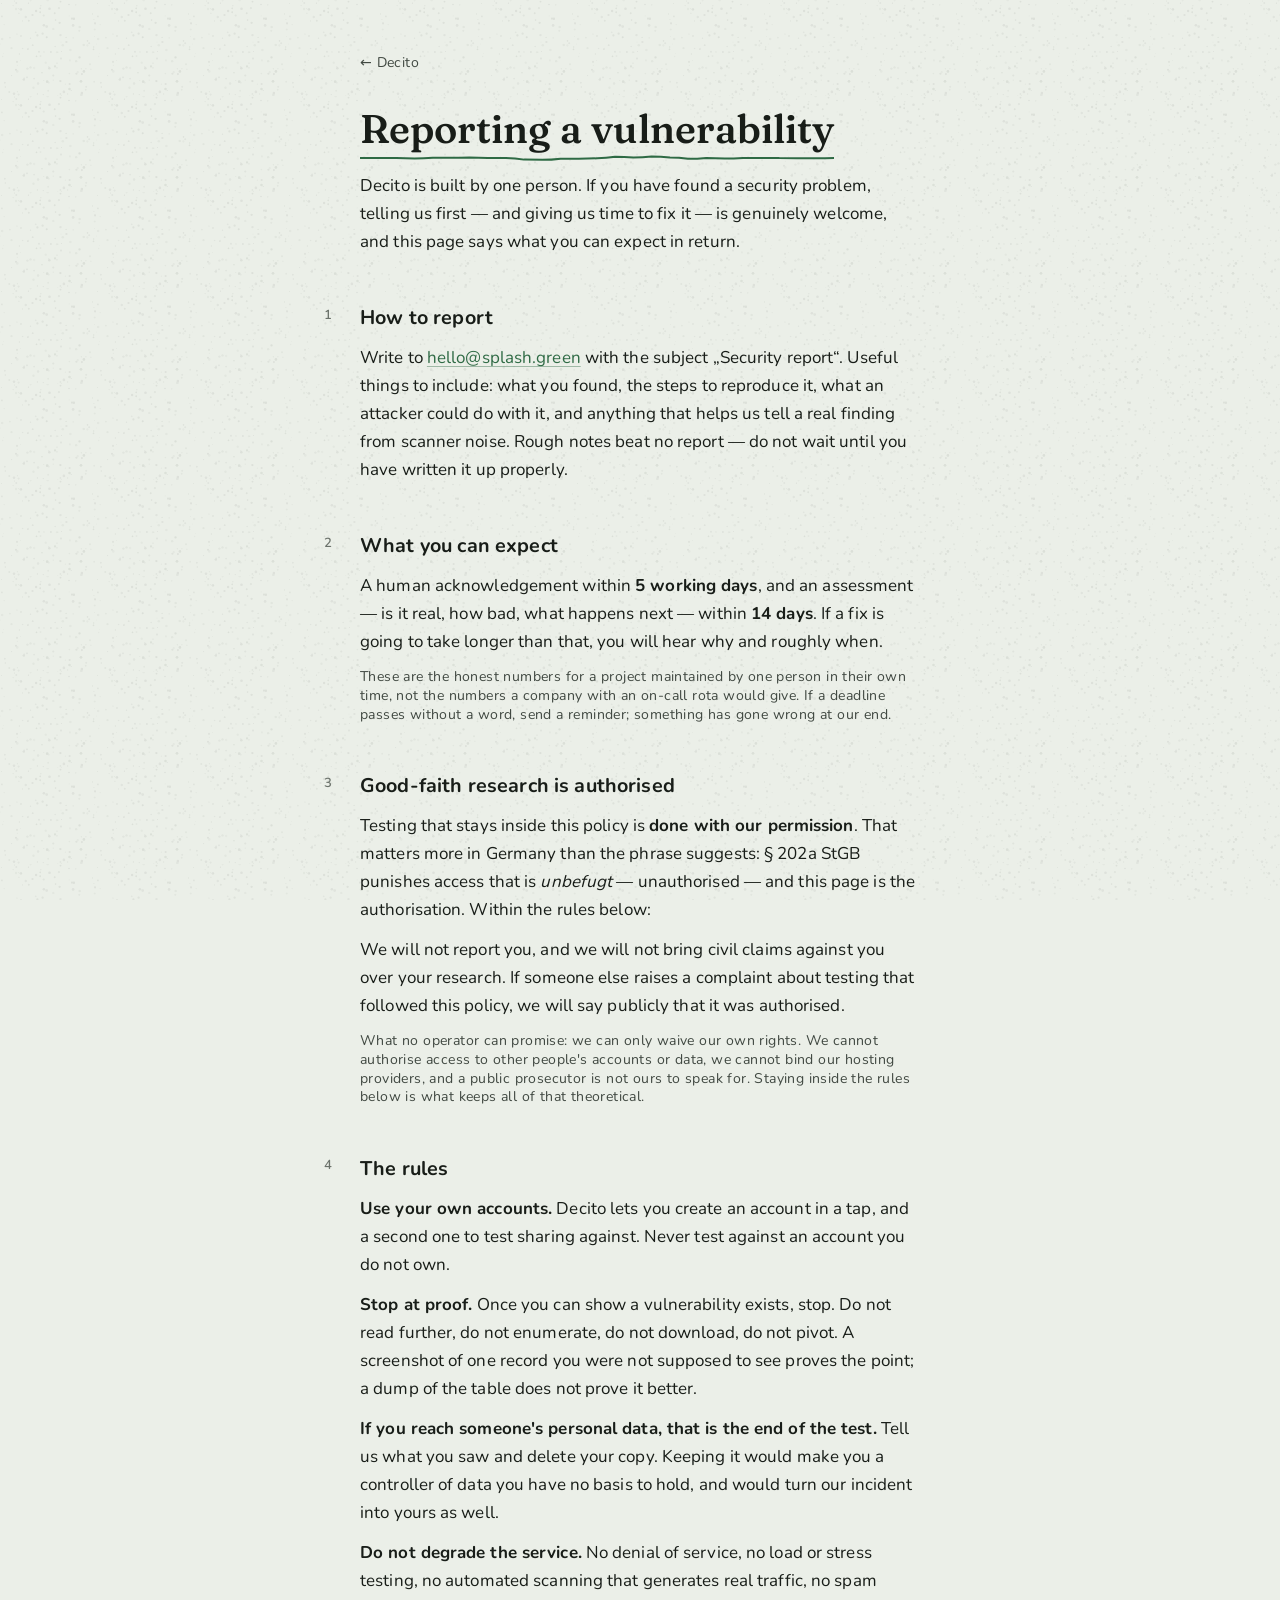
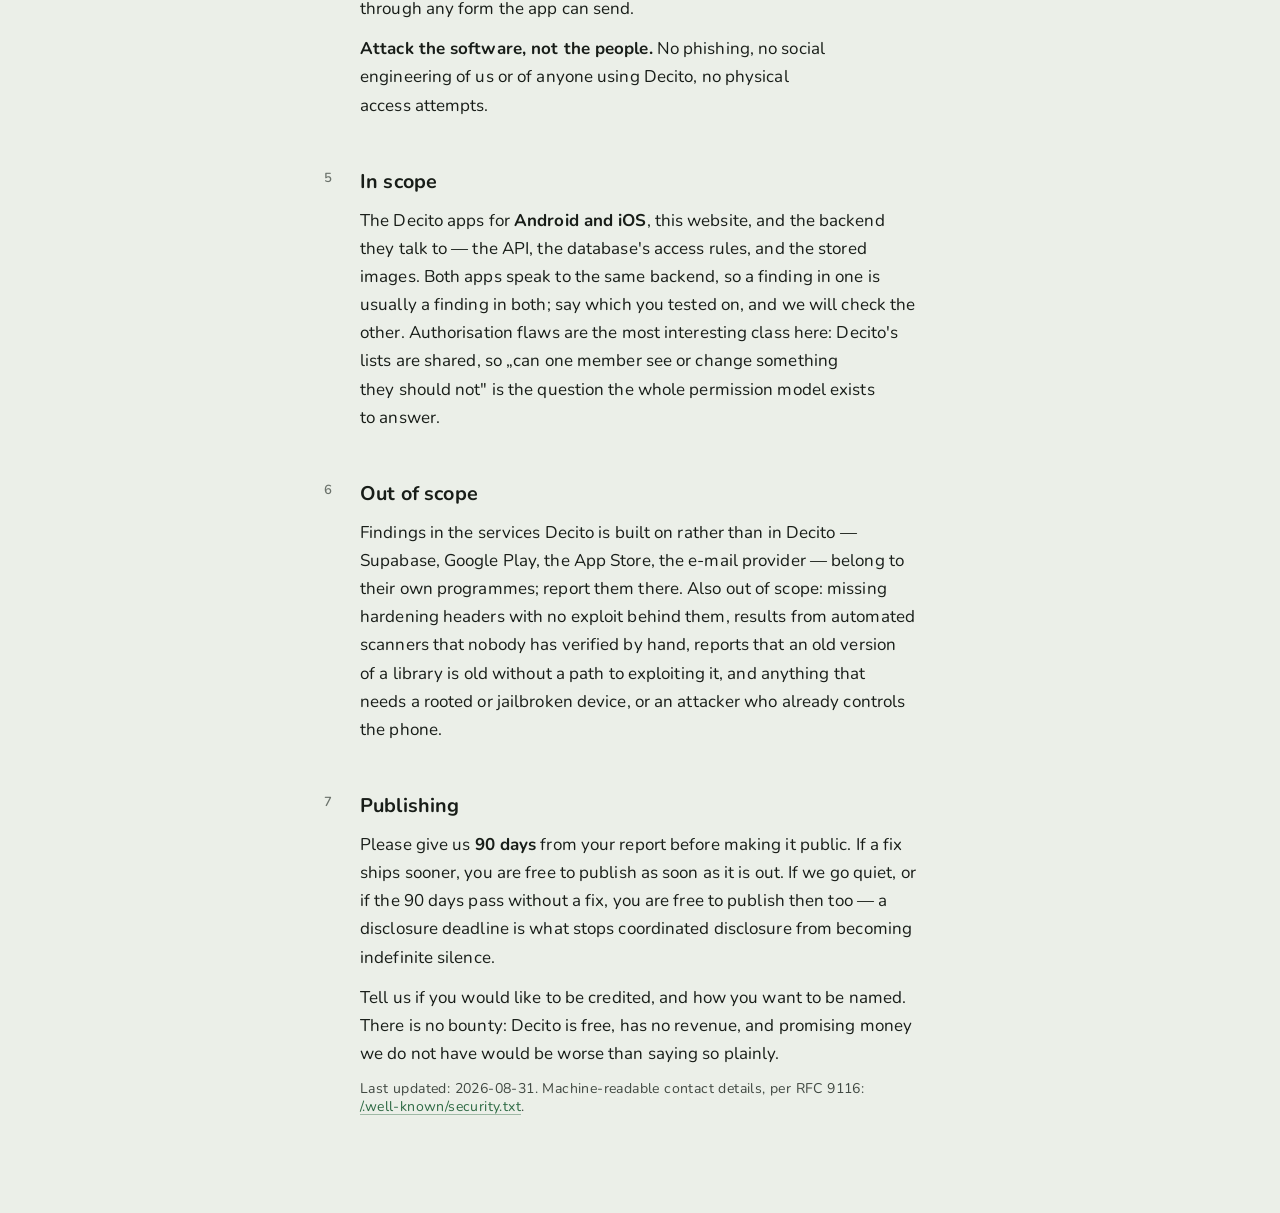
==== security/index.html @ baf7eb15 "feat(legal): authorise good-faith security research in advance Someone will eventually find a securi" ====
<!doctype html>
<!-- adr-0306 -->
<html lang="en">
  <head>
    <meta charset="utf-8" />
    <meta name="viewport" content="width=device-width, initial-scale=1" />
    <meta name="robots" content="noindex, nofollow" />
    <meta
      name="description"
      content="How to report a security vulnerability in Decito, and what happens next."
    />
    <title>Security – Decito</title>
    <link rel="stylesheet" href="../style.css" />
  </head>
  <body>
    <main>
      <a class="back" href="../">← Decito</a>
      <h1>Reporting a vulnerability</h1>

      <p>
        Decito is built by one person. If you have found a security problem,
        telling us first — and giving us time to fix it — is genuinely welcome,
        and this page says what you can expect in return.
      </p>

      <div class="doc">
        <h2>How to report</h2>
        <p>
          Write to
          <a
            href="mailto:hello@splash.green?subject=Security%20report%20(Decito)"
            >hello@splash.green</a
          >
          with the subject „Security report“. Useful things to include: what you
          found, the steps to reproduce it, what an attacker could do with it,
          and anything that helps us tell a real finding from scanner noise.
          Rough notes beat no report — do not wait until you have written it up
          properly.
        </p>

        <h2>What you can expect</h2>
        <p>
          A human acknowledgement within <strong>5 working days</strong>, and an
          assessment — is it real, how bad, what happens next — within
          <strong>14 days</strong>. If a fix is going to take longer than that,
          you will hear why and roughly when.
        </p>
        <p class="meta">
          These are the honest numbers for a project maintained by one person in
          their own time, not the numbers a company with an on-call rota would
          give. If a deadline passes without a word, send a reminder; something
          has gone wrong at our end.
        </p>

        <h2>Good-faith research is authorised</h2>
        <p>
          Testing that stays inside this policy is
          <strong>done with our permission</strong>. That matters more in
          Germany than the phrase suggests: § 202a StGB punishes access that is
          <em>unbefugt</em> — unauthorised — and this page is the authorisation.
          Within the rules below:
        </p>
        <p>
          We will not report you, and we will not bring civil claims against you
          over your research. If someone else raises a complaint about testing
          that followed this policy, we will say publicly that it was
          authorised.
        </p>
        <p class="meta">
          What no operator can promise: we can only waive our own rights. We
          cannot authorise access to other people's accounts or data, we cannot
          bind our hosting providers, and a public prosecutor is not ours to
          speak for. Staying inside the rules below is what keeps all of that
          theoretical.
        </p>

        <h2>The rules</h2>
        <p>
          <strong>Use your own accounts.</strong> Decito lets you create an
          account in a tap, and a second one to test sharing against. Never test
          against an account you do not own.
        </p>
        <p>
          <strong>Stop at proof.</strong> Once you can show a vulnerability
          exists, stop. Do not read further, do not enumerate, do not download,
          do not pivot. A screenshot of one record you were not supposed to see
          proves the point; a dump of the table does not prove it better.
        </p>
        <p>
          <strong
            >If you reach someone's personal data, that is the end of the
            test.</strong
          >
          Tell us what you saw and delete your copy. Keeping it would make you a
          controller of data you have no basis to hold, and would turn our
          incident into yours as well.
        </p>
        <p>
          <strong>Do not degrade the service.</strong> No denial of service, no
          load or stress testing, no automated scanning that generates real
          traffic, no spam through any form the app can send.
        </p>
        <p>
          <strong>Attack the software, not the people.</strong> No phishing, no
          social engineering of us or of anyone using Decito, no physical access
          attempts.
        </p>

        <h2>In scope</h2>
        <p>
          The Decito apps for <strong>Android and iOS</strong>, this website,
          and the backend they talk to — the API, the database's access rules,
          and the stored images. Both apps speak to the same backend, so a
          finding in one is usually a finding in both; say which you tested on,
          and we will check the other. Authorisation flaws are the most
          interesting class here: Decito's lists are shared, so „can one member
          see or change something they should not" is the question the whole
          permission model exists to answer.
        </p>

        <h2>Out of scope</h2>
        <p>
          Findings in the services Decito is built on rather than in Decito —
          Supabase, Google Play, the App Store, the e-mail provider — belong to
          their own programmes; report them there. Also out of scope: missing
          hardening headers with no exploit behind them, results from automated
          scanners that nobody has verified by hand, reports that an old version
          of a library is old without a path to exploiting it, and anything that
          needs a rooted or jailbroken device, or an attacker who already
          controls the phone.
        </p>

        <h2>Publishing</h2>
        <p>
          Please give us <strong>90 days</strong> from your report before making
          it public. If a fix ships sooner, you are free to publish as soon as
          it is out. If we go quiet, or if the 90 days pass without a fix, you
          are free to publish then too — a disclosure deadline is what stops
          coordinated disclosure from becoming indefinite silence.
        </p>
        <p>
          Tell us if you would like to be credited, and how you want to be
          named. There is no bounty: Decito is free, has no revenue, and
          promising money we do not have would be worse than saying so plainly.
        </p>

        <p class="meta">
          Last updated: 2026-08-31. Machine-readable contact details, per RFC
          9116:
          <a href="../.well-known/security.txt">/.well-known/security.txt</a>.
        </p>
      </div>
    </main>
  </body>
</html>
---- style.css ----
/* Decito's public pages — the app's own Ink & Paper, copied.
 * The brief and the named rules are in DESIGN.md; what stays here is why a
 * given declaration is the way it is. Everything is served from this origin:
 * a privacy policy that fetches a font in order to render would be its own
 * punchline.
 */

@font-face {
  font-family: "Nunito";
  src: url("fonts/Nunito.ttf") format("truetype-variations");
  font-weight: 200 1000;
  font-display: swap;
}
@font-face {
  font-family: "Fraunces";
  src: url("fonts/Fraunces.ttf") format("truetype-variations");
  font-weight: 100 900;
  font-display: swap;
}

:root {
  color-scheme: light dark;

  /* Sampled from the app. Do not hand-tune: re-sample. */
  --surface: #ebefe8;
  --container: #f0f5ed;
  --ink: #181d18;
  --meta: #414942;
  --primary: #2e6a44;
  --edge: #e1e6de;
  --grain-alpha: 0.07;
  --pen:
    url("data:image/svg+xml,<svg xmlns='http://www.w3.org/2000/svg' width='24' height='24' viewBox='0 0 24 24'><path d='M10.2 10.2 L20.4 20.4' stroke='%23181d18' stroke-width='3.4' stroke-linecap='round'/><path d='M3 3 L12.4 8.2 L8.2 12.4 Z' fill='%23181d18'/><path d='M3 3 L9.6 9.6' stroke='%23ebefe8' stroke-width='1.1' stroke-linecap='round'/></svg>")
      3 3,
    auto;

  /* The gap ladder is the app's, and it is hierarchical: the size of a gap
     says what the gap separates. The jump from 12 to 32 is the whole design —
     a section break near the within-section rhythm reads as more list. */
  --gap-within: 4px;
  --gap-related: 8px;
  --gap-detail: 12px;
  --gap-section: 32px;
  --gap-block: 48px;
  --page-padding: 20px;

  /* Content cap, as in the app: chrome may span the viewport, words stop here.
     At the body size below this lands at ~66ch — inside the 65–75 measure. */
  --measure: 600px;
}

@media (prefers-color-scheme: dark) {
  :root {
    --surface: #1e201b;
    --container: #272b25;
    --ink: #dde4dd;
    --meta: #bdc6be;
    --primary: #90cfa3;
    --edge: #464a44;
    --grain-alpha: 0.05;
    --pen:
      url("data:image/svg+xml,<svg xmlns='http://www.w3.org/2000/svg' width='24' height='24' viewBox='0 0 24 24'><path d='M10.2 10.2 L20.4 20.4' stroke='%23dde4dd' stroke-width='3.4' stroke-linecap='round'/><path d='M3 3 L12.4 8.2 L8.2 12.4 Z' fill='%23dde4dd'/><path d='M3 3 L9.6 9.6' stroke='%231e201b' stroke-width='1.1' stroke-linecap='round'/></svg>")
        3 3,
      auto;
  }
}

*,
*::before,
*::after {
  box-sizing: border-box;
}

html {
  -webkit-text-size-adjust: 100%;
}

body {
  margin: 0;
  background-color: var(--surface);
  color: var(--ink);
  font-family: "Nunito", system-ui, sans-serif;
  font-variation-settings: "wght" 400;
  font-size: 17px;
  line-height: 1.65;
  letter-spacing: 0.1px;

  /* German legal prose is built from compounds — Datenschutzerklärung,
     Anbieterkennzeichnung, Auftragsverarbeiter — and on a 320px screen several
     are wider than the column. Hyphenation is what the app's typography ladder
     cannot offer and the web can: `lang="de"` on <html> is what makes the
     dictionary the right one, so the two belong together. break-word is the
     backstop for what no dictionary breaks — a bare URL, an e-mail address. */
  hyphens: auto;
  -webkit-hyphenate-limit-before: 4;
  -webkit-hyphenate-limit-after: 4;
  hyphenate-limit-chars: 9 4 4;
  overflow-wrap: break-word;
}

/* The grain takes the colour of whatever it sits on, which is why one tile
   survives both brightnesses without a variant. Fixed, so the paper stays
   still while the words move over it. */
body::before {
  content: "";
  position: fixed;
  inset: 0;
  background-color: var(--ink);
  -webkit-mask: url("grain.svg") repeat 0 0 / 96px 96px;
  mask: url("grain.svg") repeat 0 0 / 96px 96px;
  opacity: var(--grain-alpha);
  pointer-events: none;
  z-index: 0;
}

main {
  position: relative;
  z-index: 1;
  max-width: var(--measure);
  margin: 0 auto;
  padding: var(--gap-block) var(--page-padding) 96px;
}

/* --- The typographic ladder ------------------------------------------------
 * Four of the app's eight rungs, retuned upward: a legal page is read, not
 * scanned in a dense list. Both fonts are variable with no static instances,
 * so every rung must name its own `wght` axis — naming a weight without one
 * renders at the file default: ExtraLight for the sans, Black for the serif.
 */

/* pageTitle — the serif marks where you are, and nowhere else on the page. */
h1 {
  margin: 0;
  font-family: "Fraunces", Georgia, serif;
  font-size: clamp(2rem, 1.6rem + 2vw, 2.5rem);
  font-weight: 400;
  font-variation-settings:
    "opsz" 32,
    "wght" 550,
    "SOFT" 50,
    "WONK" 0;
  line-height: 1.15;
  letter-spacing: 0;
  text-wrap: balance;
  hyphens: auto;
}

/* sectionTitle — a full step above body in both size and weight, so a
   boundary never blurs into the prose under it. */
h2 {
  margin: var(--gap-block) 0 var(--gap-detail);
  font-size: 1.235rem;
  font-weight: 400;
  font-variation-settings: "wght" 700;
  line-height: 1.4;
  letter-spacing: 0.15px;
  text-wrap: balance;
}

p,
li {
  margin: 0 0 var(--gap-detail);
  text-wrap: pretty;
}

p:last-child,
li:last-child {
  margin-bottom: 0;
}

strong {
  font-weight: 400;
  font-variation-settings: "wght" 700;
}

/* meta — one quiet rung for everything secondary. Splitting it into
   near-identical variants recreates the blur the ladder removes. */
.meta {
  color: var(--meta);
  font-size: 0.88rem;
  letter-spacing: 0.4px;
  line-height: 1.33;
}

/* --- Ink -------------------------------------------------------------------
 * One mark per page, under the title. The Rarity Rule: a hand-drawn effect
 * repeated everywhere stops reading as hand-made and starts reading as noise.
 * The wobble is baked into the path, so the ink never boils.
 */
/* The title's own mark: an ::after on the h1, not a sibling with a width in
   it — a fixed width fit no word and would need re-guessing on every new page.
   `fit-content` shrinks the heading box to its longest line, and the mark
   takes 100% of it. Scoped away from the start page, which has its own. */
body:not(.home) h1 {
  width: fit-content;
  max-width: 100%;
}

body:not(.home) h1::after {
  content: "";
  display: block;
  height: 12px;
  /* No top gap of its own. The stroke is drawn near the middle of a 12px-tall
     mask, so the mark already carries about five pixels of headroom, and the
     heading's line box adds its own slack under the descenders. Adding a third
     gap on top of those two is what pushed the mark away from its word. */
  margin: 0 0 var(--gap-related);
  background: var(--primary);
  -webkit-mask: url("rule.svg") no-repeat center / 100% 100%;
  mask: url("rule.svg") no-repeat center / 100% 100%;
}

/* --- Links -----------------------------------------------------------------
 * Underlined, because in running legal prose a colour alone is not a signal
 * that survives colour-blindness or a printout.
 */
a {
  color: var(--primary);
  text-decoration-color: color-mix(in srgb, var(--primary) 40%, transparent);
  /* A drawn line does not dodge the letters it passes under. Left to `auto`,
     the underline breaks around every descender, and how wide those gaps are
     depends on the font that actually rendered — so a fallback font turns a
     full underline into a part of one. */
  text-decoration-skip-ink: none;
  text-underline-offset: 3px;
  text-decoration-thickness: 1px;
  border-radius: 3px;
}

a:hover {
  text-decoration-color: currentColor;
}

a:focus-visible {
  outline: 2px solid var(--primary);
  outline-offset: 3px;
}

.back {
  display: inline-block;
  margin-bottom: var(--gap-section);
  color: var(--meta);
  font-size: 0.88rem;
  letter-spacing: 0.4px;
  text-decoration: none;
}

.back:hover {
  color: var(--primary);
}

/* --- Numbered sections -----------------------------------------------------
 * The numbers are somewhere to point, not 01/02/03 decoration — but the prose
 * links by ANCHOR, never by number: a policy grows a section per feature, and
 * a written-out "Abschnitt 8" lies the first time one is inserted above it
 * (adr-0303). They hang in the gutter, and fold inline when there is none.
 */
.doc {
  counter-reset: section;
}

.doc > h2 {
  counter-increment: section;
  position: relative;
}

.doc > h2::before {
  content: counter(section);
  position: absolute;
  left: -2.25rem;
  top: 0.1em;
  color: var(--meta);
  font-size: 0.82rem;
  font-variation-settings: "wght" 600;
  letter-spacing: 0.5px;
  opacity: 0.75;
}

@media (max-width: 700px) {
  .doc > h2::before {
    position: static;
    margin-right: 0.55rem;
  }
}

ul {
  margin: 0 0 var(--gap-detail);
  padding-left: 1.15rem;
}

li {
  margin-bottom: var(--gap-related);
}

li::marker {
  color: var(--primary);
}

/* --- Start page -----------------------------------------------------------
 * One screen, centred, no scroll (DESIGN.md).
 *
 * Motion follows the app's grammar. The Asymmetry Rule: the wordmark fades
 * over 350ms while it drifts over 600ms, because paired motions that resolve
 * together arrive as one mechanical block. Reduced motion is a hard gate, not
 * a softening — everything below lands at its final state, unanimated.
 */
body.home {
  min-height: 100svh;
  display: grid;
  place-items: center;
}

/* You are holding the pen — only where there is a pointer to replace, and
   only here: over running legal prose a nib would fight reading. */
@media (hover: hover) and (pointer: fine) {
  .ink body.home,
  .ink body.home main {
    cursor: var(--pen);
  }

  /* The pen belongs to the paper. Over words it hands back the I-beam, so
     text still reads as selectable, and over links the pointer — a cursor
     that hides what a thing does is a worse joke than no cursor. */
  .ink body.home h1,
  .ink body.home .source,
  .ink body.home .claim,
  .ink body.home .state,
  .ink body.home .legal {
    cursor: text;
  }

  body.home a {
    cursor: pointer;
  }
}

/* The ink the pen leaves. Above the paper and the words, and deaf to the
   pointer, so it can never intercept a click or a link. */
.trail {
  position: fixed;
  inset: 0;
  width: 100%;
  height: 100%;
  z-index: 2;
  pointer-events: none;
}

.trail path {
  fill: var(--primary);
  stroke: none;
  opacity: 0.82;
}

/* Arrived by Back or Forward: the page was already seen, so it does not
   introduce itself again. The marks land in their final state. */
.no-intro body.home h1,
.no-intro .source,
.no-intro .lede,
.no-intro .claim,
.no-intro body.home footer {
  animation: none;
}

.no-intro .sig path {
  animation: none;
  stroke-dasharray: none;
  stroke-dashoffset: 0;
}

body.home main {
  padding: var(--gap-block) var(--page-padding);
  text-align: center;
  max-width: 34rem;
}

body.home h1 {
  font-size: clamp(2.75rem, 2rem + 4vw, 4rem);
  font-variation-settings:
    "opsz" 48,
    "wght" 550,
    "SOFT" 50,
    "WONK" 0;
  letter-spacing: -0.01em;
}

/* The signature. Sized to the wordmark rather than the column, so the three
   pens sign under the name and not across the page. */
.sig {
  display: block;
  width: min(15rem, 78%);
  height: auto;
  margin: var(--gap-related) auto var(--gap-section);
  overflow: visible;
}

.sig path {
  fill: none;
  stroke: var(--primary);
  stroke-width: 2;
  stroke-linecap: round;
}

.sig .s1 {
  stroke-width: 1.7;
  opacity: 0.95;
}
.sig .s2 {
  stroke-width: 1.2;
  opacity: 0.7;
}
.sig .s3 {
  stroke-width: 1.5;
  opacity: 0.85;
}

/* Sign again: a second pass of ink over the first — hover on a pointer, tap
   the card on a touch screen. Its OWN strokes, not the originals: retriggering
   a finished animation by editing its timing does not restart it, so replaying
   them would silently do nothing. Undrawn at rest. */
.sig .again {
  stroke-dasharray: 100;
  stroke-dashoffset: 100;
  stroke-width: 1.25;
  opacity: 0.5;
}

@media (prefers-reduced-motion: no-preference) {
  .sig .again {
    transition: stroke-dashoffset 0ms;
  }

  main:hover .sig .again,
  main:active .sig .again {
    stroke-dashoffset: 0;
    transition-duration: 640ms;
    transition-timing-function: cubic-bezier(0.3, 0.7, 0.4, 1);
  }
  main:hover .sig .a2,
  main:active .sig .a2 {
    transition-duration: 720ms;
    transition-delay: 130ms;
  }
  main:hover .sig .a3,
  main:active .sig .a3 {
    transition-duration: 580ms;
    transition-delay: 280ms;
  }
}

.source {
  margin: 0 0 var(--gap-block);
  color: var(--meta);
  font-size: 0.95rem;
  letter-spacing: 0.4px;
}

/* The two questions are the product's occasion, not a headline about it —
   and they are answerable, which is the whole demonstration. */
.lede {
  margin: 0 0 var(--gap-detail);
  font-size: clamp(1.15rem, 1rem + 0.8vw, 1.4rem);
  line-height: 1.45;
  display: flex;
  flex-wrap: wrap;
  gap: 0.15em 0.7em;
  justify-content: center;
}

/* Visually hidden, never display:none — a hidden input is not focusable, and
   the keyboard path is the one that has to keep working. */
.vh {
  position: absolute;
  width: 1px;
  height: 1px;
  margin: -1px;
  padding: 0;
  border: 0;
  overflow: hidden;
  clip-path: inset(50%);
  white-space: nowrap;
}

.lede label {
  position: relative;
  display: inline-block;
  padding-bottom: 0.28em;
  color: var(--ink);
  font-variation-settings: "wght" 600;
  cursor: var(--pen);
}

/* The app answers a yes by underlining the thing (adr-0232's receipt
   vocabulary). Same mark here, same pen as the signature above — hovering
   inks it faintly, choosing commits it. */
.lede .mark {
  position: absolute;
  left: 0;
  right: 0;
  bottom: 0;
  height: 7px;
  background: var(--primary);
  -webkit-mask: url("rule.svg") no-repeat center / 100% 100%;
  mask: url("rule.svg") no-repeat center / 100% 100%;
  transform: scaleX(0);
  transform-origin: left center;
  opacity: 0;
}

.lede label:hover .mark {
  transform: scaleX(1);
  opacity: 0.45;
}

#w1:checked ~ .lede label[for="w1"] .mark,
#w2:checked ~ .lede label[for="w2"] .mark {
  transform: scaleX(1);
  opacity: 1;
}

/* The state must never live in the ink alone. */
#w1:checked ~ .lede label[for="w1"],
#w2:checked ~ .lede label[for="w2"] {
  color: var(--primary);
}

#w1:focus-visible ~ .lede label[for="w1"],
#w2:focus-visible ~ .lede label[for="w2"] {
  outline: 2px solid var(--primary);
  outline-offset: 4px;
  border-radius: 3px;
}

.claim {
  margin: 0;
  color: var(--meta);
  font-size: 1.02rem;
  text-wrap: balance;
}

body.home footer {
  margin-top: var(--gap-block);
}

.state {
  margin: 0 0 var(--gap-related);
  color: var(--meta);
  font-size: 0.85rem;
  letter-spacing: 0.4px;
}

.legal {
  margin: 0;
  font-size: 0.85rem;
  letter-spacing: 0.4px;
}

.legal a {
  color: var(--meta);
  text-decoration-color: color-mix(in srgb, var(--meta) 35%, transparent);
}

.legal a:hover {
  color: var(--primary);
}

.legal span {
  margin: 0 0.5em;
  color: var(--meta);
  opacity: 0.5;
}

@media (prefers-reduced-motion: no-preference) {
  body.home h1,
  .source,
  .lede,
  .claim,
  body.home footer {
    animation:
      ink-in 350ms ease-out backwards,
      settle 600ms cubic-bezier(0.16, 1, 0.3, 1) backwards;
  }

  body.home h1 {
    animation-delay: 80ms;
  }
  .source {
    animation-delay: 1180ms;
  }
  .lede {
    animation-delay: 1320ms;
  }
  .claim {
    animation-delay: 1460ms;
  }
  body.home footer {
    animation-delay: 1640ms;
  }

  /* Each pen has its own hand: different durations, different delays, and the
     third overlaps the second before it has finished. Nothing resolves
     together. */
  .sig path {
    stroke-dasharray: 100;
    animation: sign 1s cubic-bezier(0.3, 0.7, 0.4, 1) backwards;
  }
  .sig .s1 {
    animation-duration: 620ms;
    animation-delay: 480ms;
  }
  .sig .s2 {
    animation-duration: 700ms;
    animation-delay: 760ms;
  }
  .sig .s3 {
    animation-duration: 560ms;
    animation-delay: 1020ms;
  }
}

@keyframes ink-in {
  from {
    opacity: 0;
  }
  to {
    opacity: 1;
  }
}

@keyframes settle {
  from {
    transform: translateY(6px);
  }
  to {
    transform: none;
  }
}

@keyframes sign {
  from {
    stroke-dashoffset: 100;
  }
  to {
    stroke-dashoffset: 0;
  }
}

/* Legible on paper too — a privacy policy gets printed. */
@media print {
  body::before {
    display: none;
  }
  body {
    background: #fff;
    color: #000;
  }
  a {
    color: #000;
  }
  main {
    max-width: none;
    padding: 0;
  }
  .back {
    display: none;
  }
}
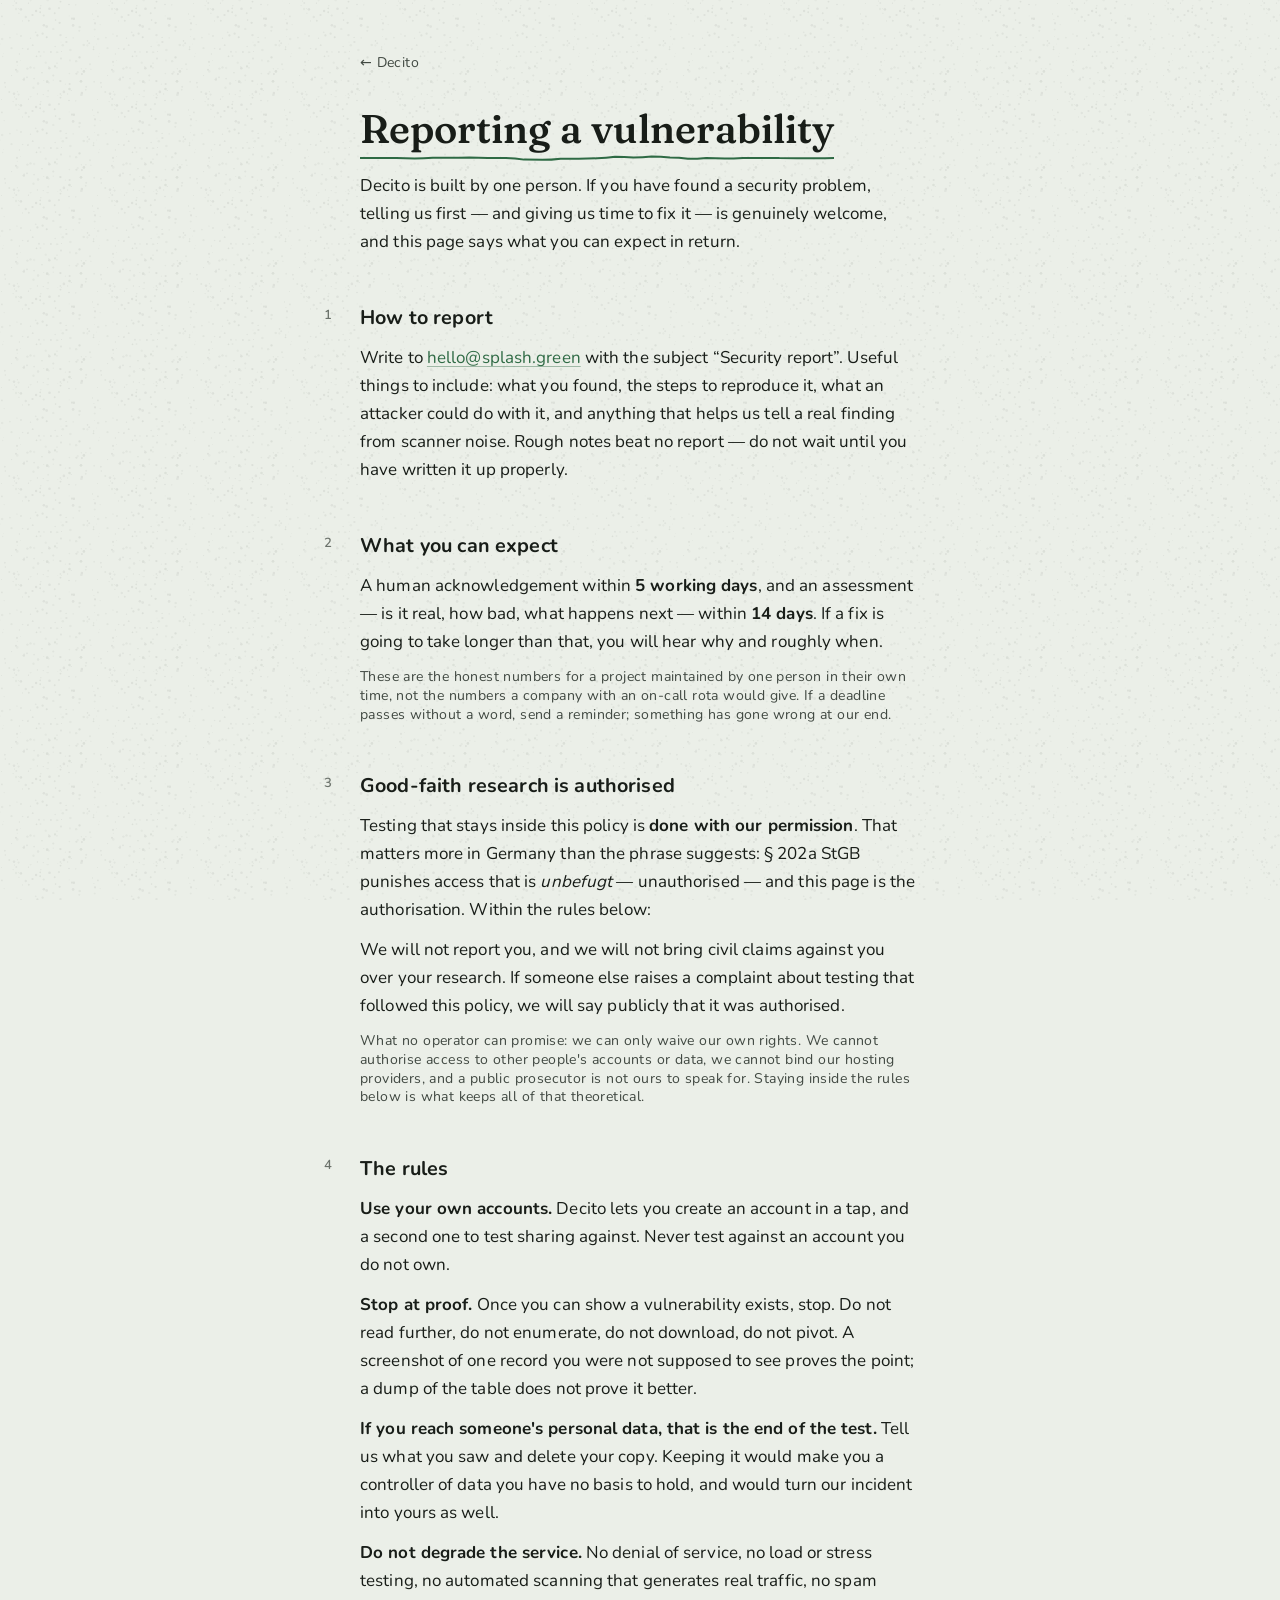
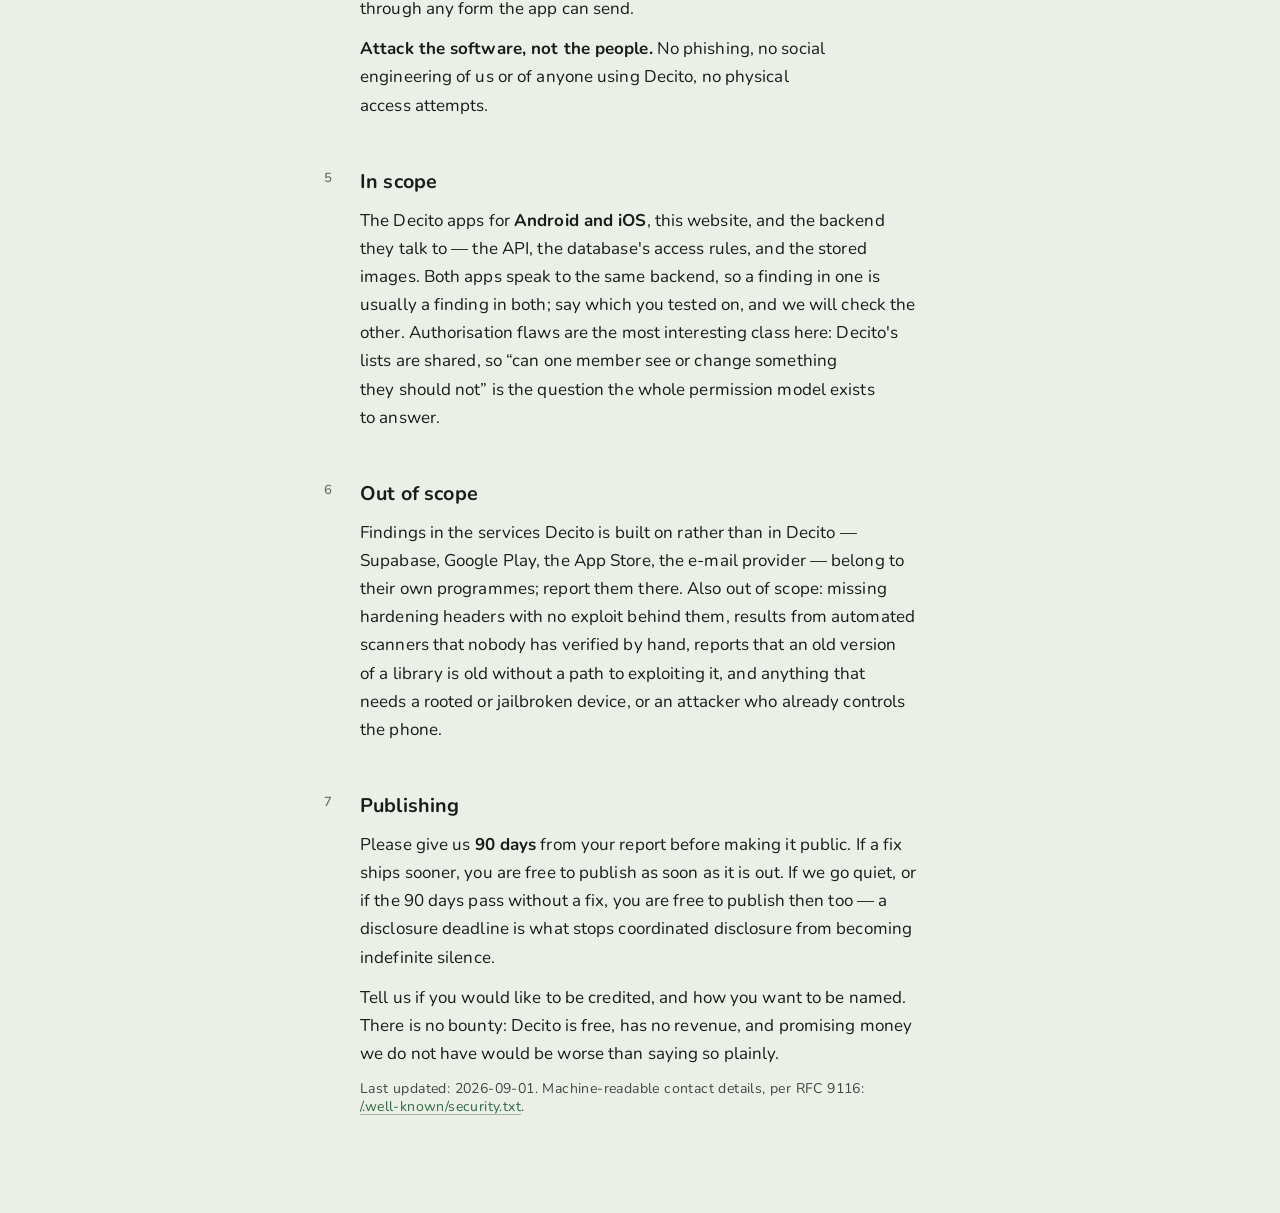
==== commit a8173b2e: "fix(site): name a person, not a masculine reader Four sentences across the Datenschutzerklärung and " ====
--- a/security/index.html
+++ b/security/index.html
@@ -31,7 +31,7 @@
             href="mailto:hello@splash.green?subject=Security%20report%20(Decito)"
             >hello@splash.green</a
           >
-          with the subject „Security report“. Useful things to include: what you
+          with the subject “Security report”. Useful things to include: what you
           found, the steps to reproduce it, what an attacker could do with it,
           and anything that helps us tell a real finding from scanner noise.
           Rough notes beat no report — do not wait until you have written it up
@@ -113,8 +113,8 @@
           and the stored images. Both apps speak to the same backend, so a
           finding in one is usually a finding in both; say which you tested on,
           and we will check the other. Authorisation flaws are the most
-          interesting class here: Decito's lists are shared, so „can one member
-          see or change something they should not" is the question the whole
+          interesting class here: Decito's lists are shared, so “can one member
+          see or change something they should not” is the question the whole
           permission model exists to answer.
         </p>
 
@@ -145,7 +145,7 @@
         </p>
 
         <p class="meta">
-          Last updated: 2026-08-31. Machine-readable contact details, per RFC
+          Last updated: 2026-09-01. Machine-readable contact details, per RFC
           9116:
           <a href="../.well-known/security.txt">/.well-known/security.txt</a>.
         </p>
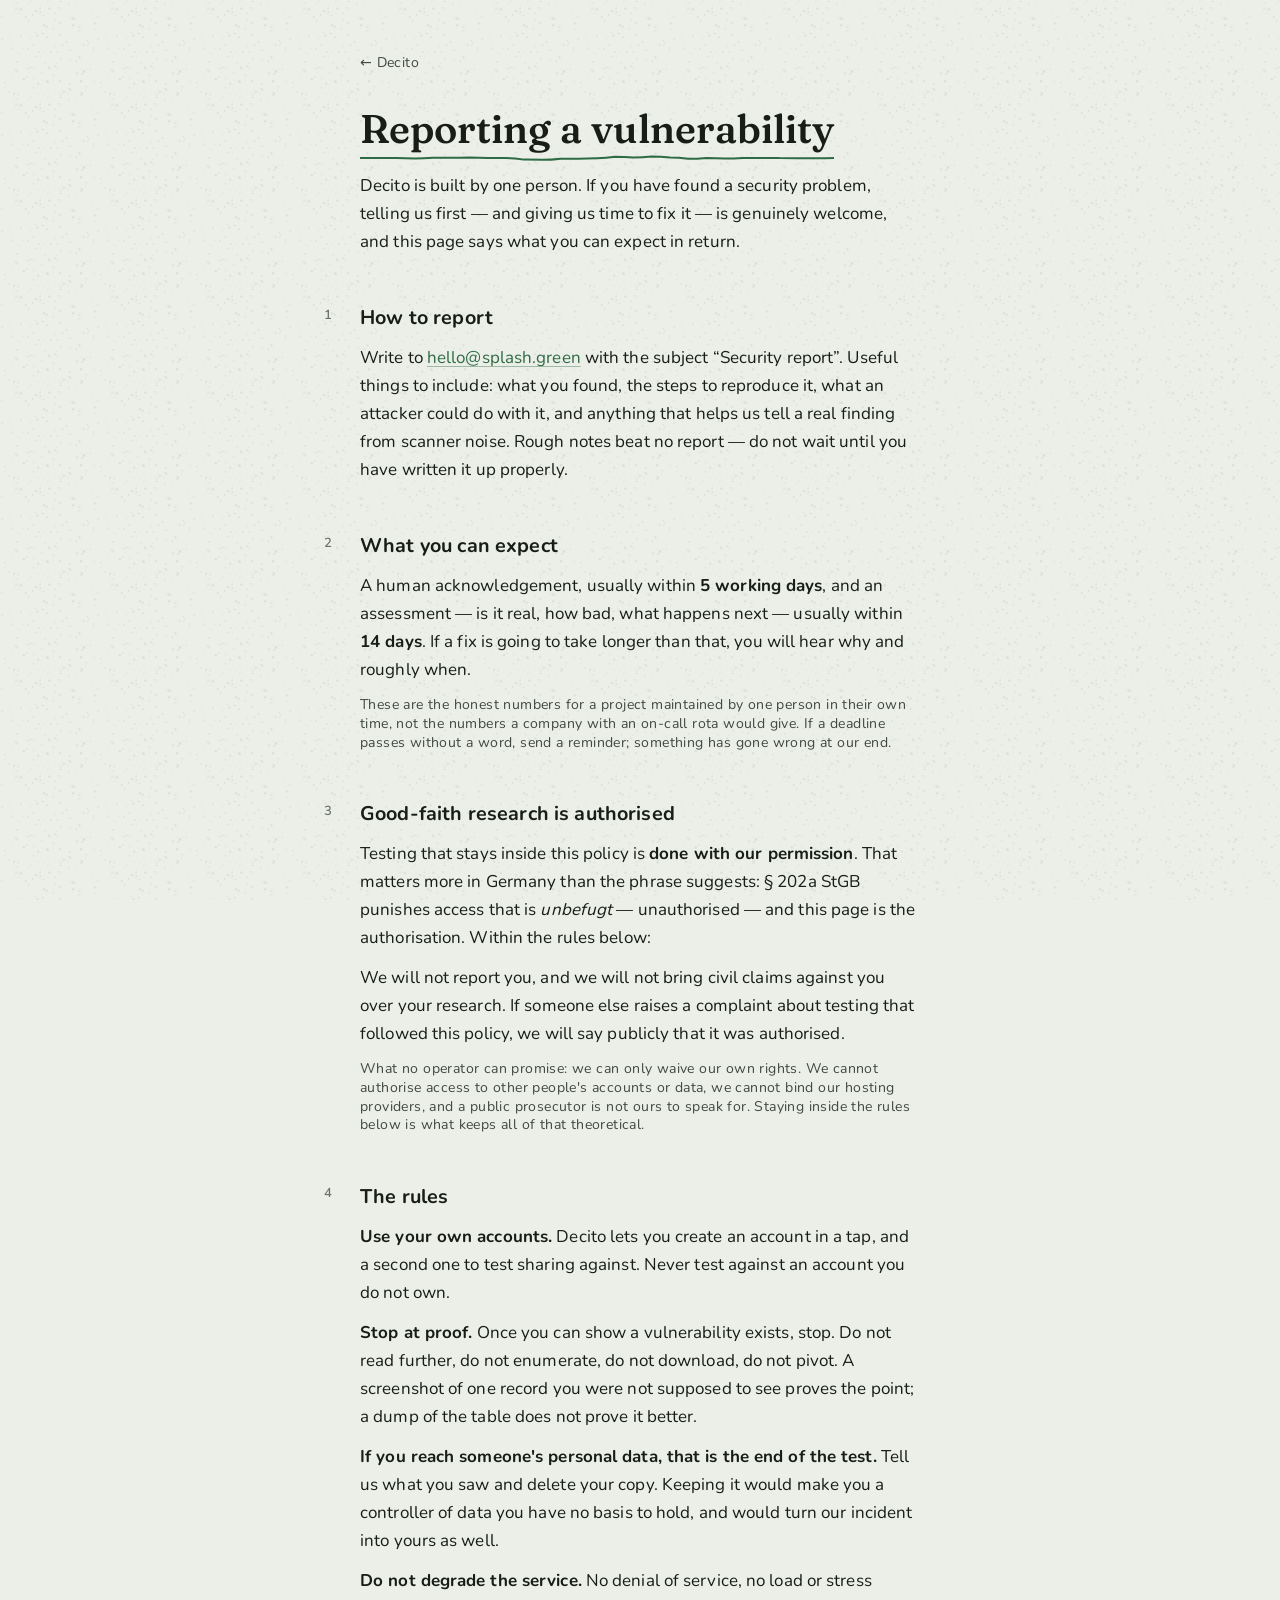
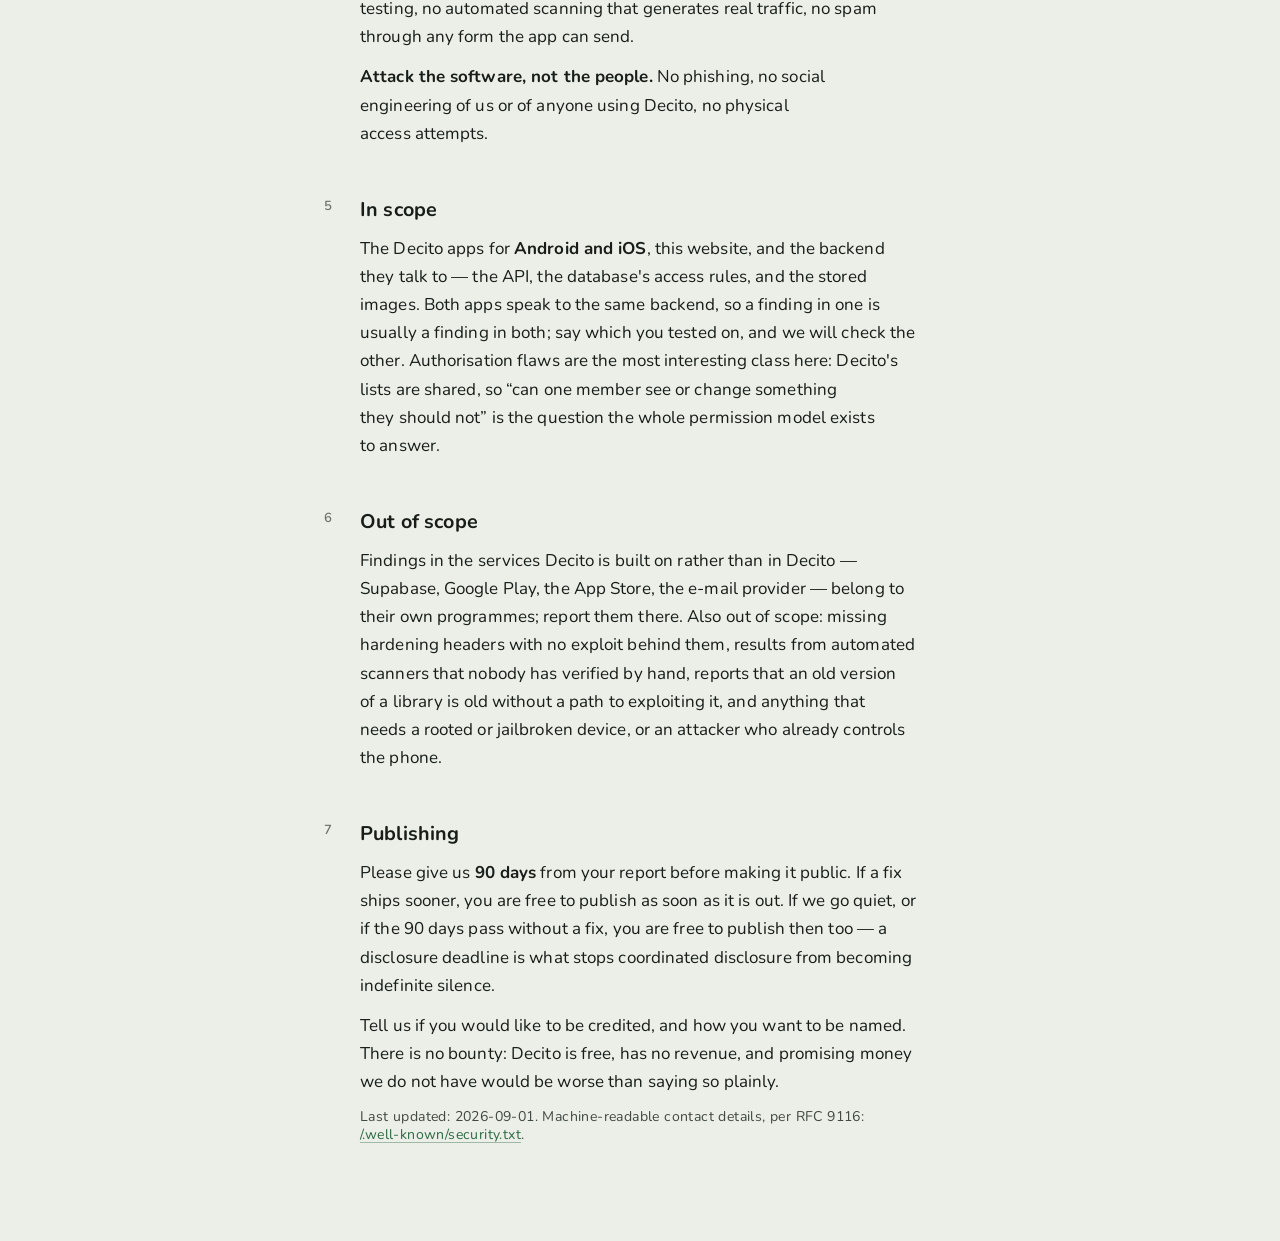
==== commit ec1f04b1: "fix(legal): promise only what the law already demands Terms: account liability becomes fault-based (" ====
--- a/security/index.html
+++ b/security/index.html
@@ -40,10 +40,11 @@
 
         <h2>What you can expect</h2>
         <p>
-          A human acknowledgement within <strong>5 working days</strong>, and an
-          assessment — is it real, how bad, what happens next — within
-          <strong>14 days</strong>. If a fix is going to take longer than that,
-          you will hear why and roughly when.
+          A human acknowledgement, usually within
+          <strong>5 working days</strong>, and an assessment — is it real, how
+          bad, what happens next — usually within <strong>14 days</strong>. If a
+          fix is going to take longer than that, you will hear why and roughly
+          when.
         </p>
         <p class="meta">
           These are the honest numbers for a project maintained by one person in
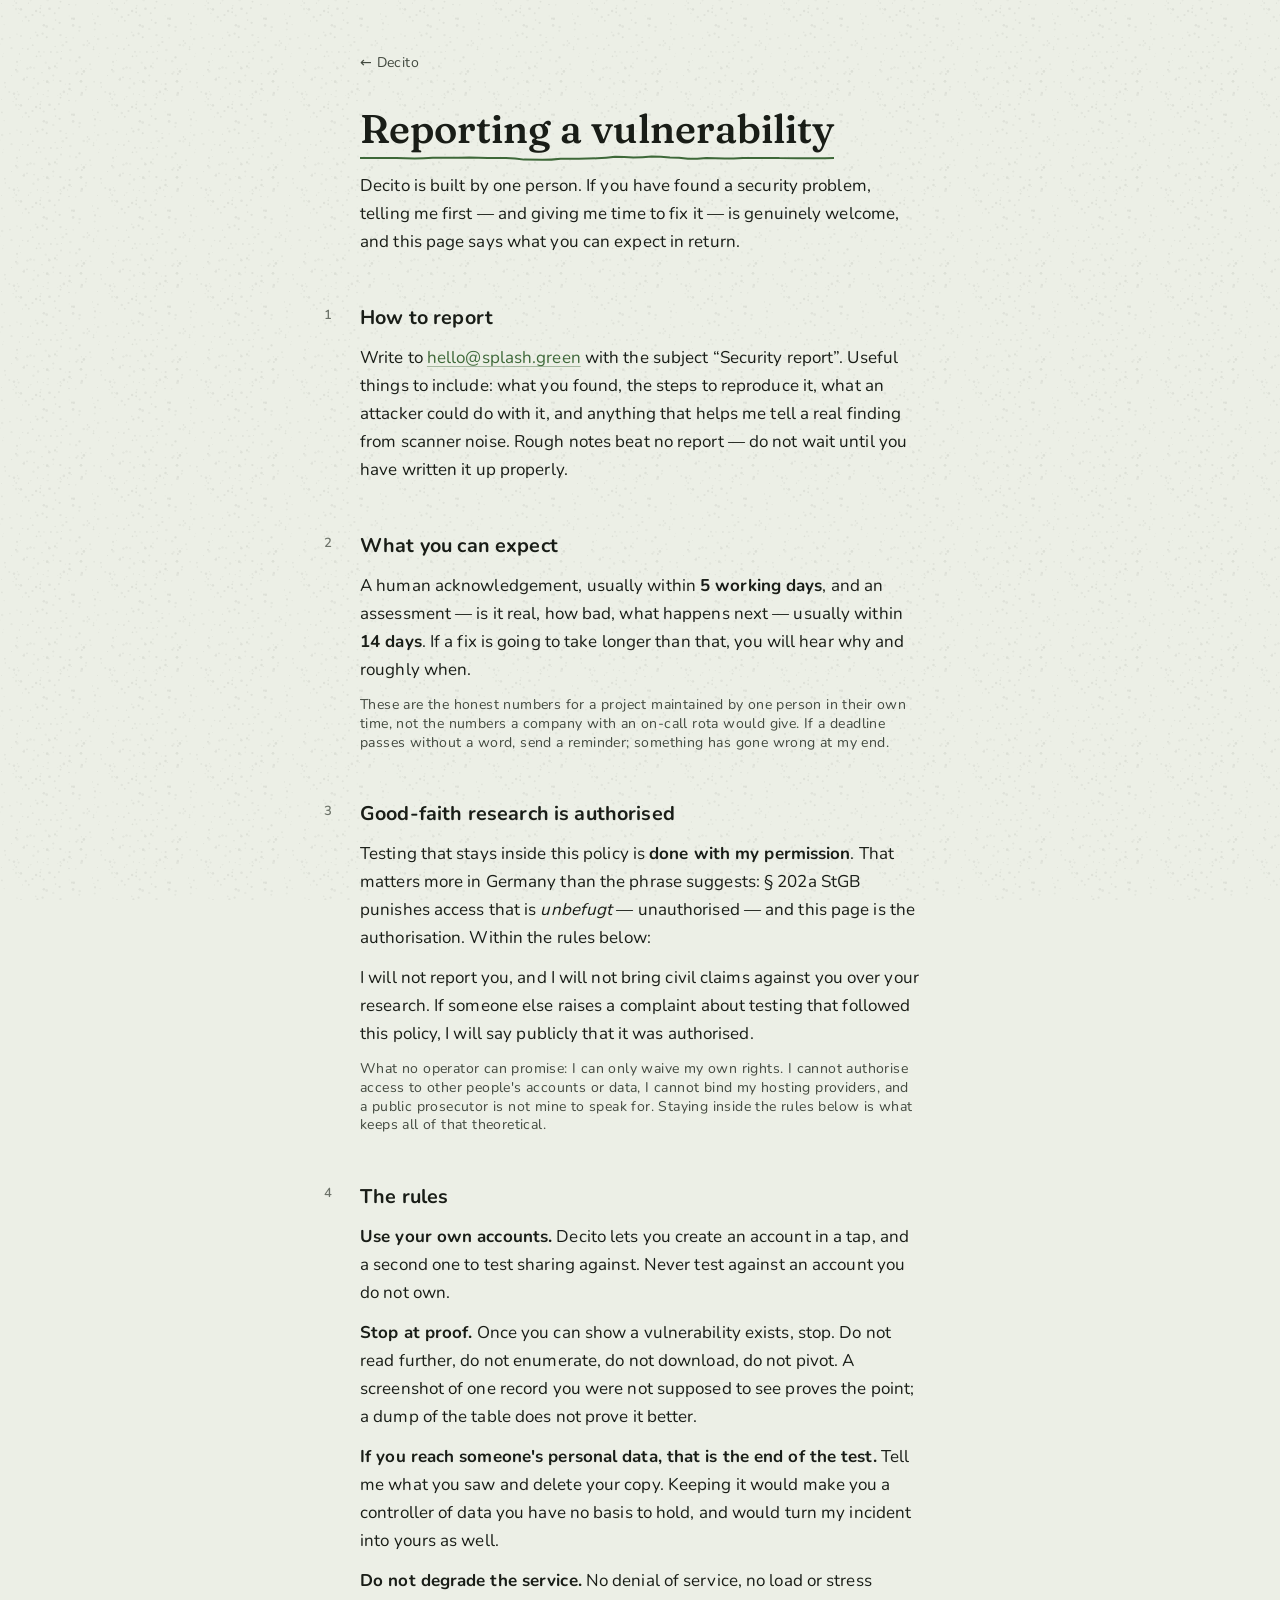
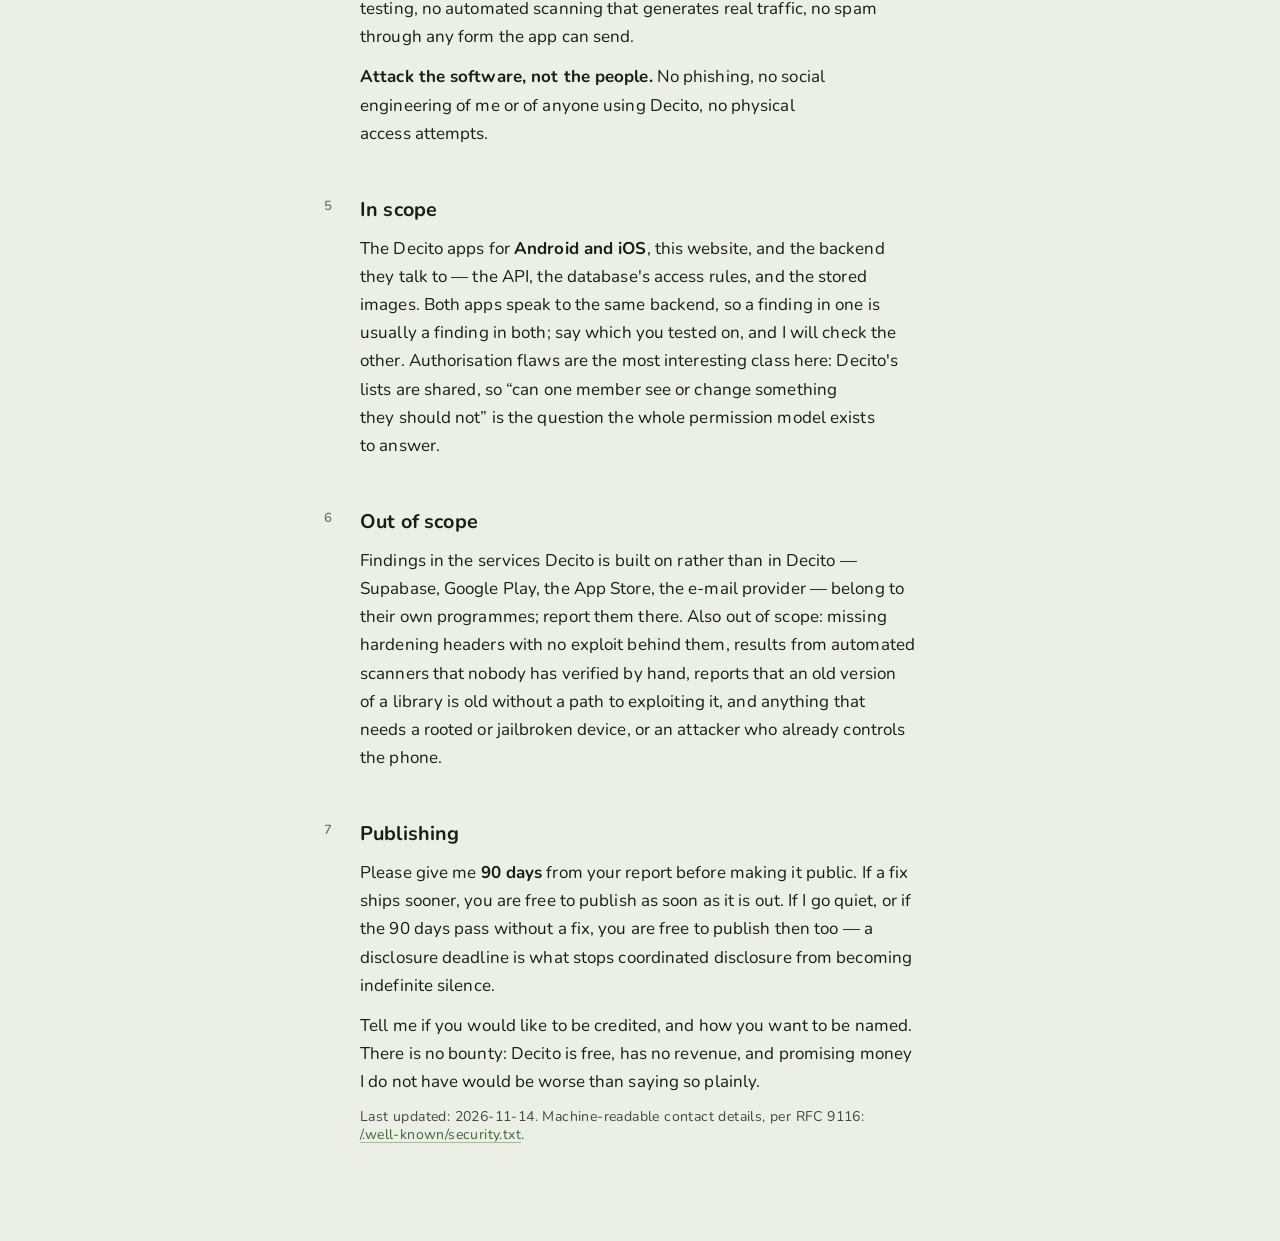
==== commit cc0b1713: "docs(legal): the pages speak as the one person who runs Decito A tester asked why terms written by o" ====
--- a/security/index.html
+++ b/security/index.html
@@ -19,7 +19,7 @@
 
       <p>
         Decito is built by one person. If you have found a security problem,
-        telling us first — and giving us time to fix it — is genuinely welcome,
+        telling me first — and giving me time to fix it — is genuinely welcome,
         and this page says what you can expect in return.
       </p>
 
@@ -33,7 +33,7 @@
           >
           with the subject “Security report”. Useful things to include: what you
           found, the steps to reproduce it, what an attacker could do with it,
-          and anything that helps us tell a real finding from scanner noise.
+          and anything that helps me tell a real finding from scanner noise.
           Rough notes beat no report — do not wait until you have written it up
           properly.
         </p>
@@ -50,29 +50,27 @@
           These are the honest numbers for a project maintained by one person in
           their own time, not the numbers a company with an on-call rota would
           give. If a deadline passes without a word, send a reminder; something
-          has gone wrong at our end.
+          has gone wrong at my end.
         </p>
 
         <h2>Good-faith research is authorised</h2>
         <p>
           Testing that stays inside this policy is
-          <strong>done with our permission</strong>. That matters more in
-          Germany than the phrase suggests: § 202a StGB punishes access that is
+          <strong>done with my permission</strong>. That matters more in Germany
+          than the phrase suggests: § 202a StGB punishes access that is
           <em>unbefugt</em> — unauthorised — and this page is the authorisation.
           Within the rules below:
         </p>
         <p>
-          We will not report you, and we will not bring civil claims against you
+          I will not report you, and I will not bring civil claims against you
           over your research. If someone else raises a complaint about testing
-          that followed this policy, we will say publicly that it was
-          authorised.
+          that followed this policy, I will say publicly that it was authorised.
         </p>
         <p class="meta">
-          What no operator can promise: we can only waive our own rights. We
-          cannot authorise access to other people's accounts or data, we cannot
-          bind our hosting providers, and a public prosecutor is not ours to
-          speak for. Staying inside the rules below is what keeps all of that
-          theoretical.
+          What no operator can promise: I can only waive my own rights. I cannot
+          authorise access to other people's accounts or data, I cannot bind my
+          hosting providers, and a public prosecutor is not mine to speak for.
+          Staying inside the rules below is what keeps all of that theoretical.
         </p>
 
         <h2>The rules</h2>
@@ -92,8 +90,8 @@
             >If you reach someone's personal data, that is the end of the
             test.</strong
           >
-          Tell us what you saw and delete your copy. Keeping it would make you a
-          controller of data you have no basis to hold, and would turn our
+          Tell me what you saw and delete your copy. Keeping it would make you a
+          controller of data you have no basis to hold, and would turn my
           incident into yours as well.
         </p>
         <p>
@@ -103,7 +101,7 @@
         </p>
         <p>
           <strong>Attack the software, not the people.</strong> No phishing, no
-          social engineering of us or of anyone using Decito, no physical access
+          social engineering of me or of anyone using Decito, no physical access
           attempts.
         </p>
 
@@ -113,7 +111,7 @@
           and the backend they talk to — the API, the database's access rules,
           and the stored images. Both apps speak to the same backend, so a
           finding in one is usually a finding in both; say which you tested on,
-          and we will check the other. Authorisation flaws are the most
+          and I will check the other. Authorisation flaws are the most
           interesting class here: Decito's lists are shared, so “can one member
           see or change something they should not” is the question the whole
           permission model exists to answer.
@@ -133,20 +131,20 @@
 
         <h2>Publishing</h2>
         <p>
-          Please give us <strong>90 days</strong> from your report before making
+          Please give me <strong>90 days</strong> from your report before making
           it public. If a fix ships sooner, you are free to publish as soon as
-          it is out. If we go quiet, or if the 90 days pass without a fix, you
+          it is out. If I go quiet, or if the 90 days pass without a fix, you
           are free to publish then too — a disclosure deadline is what stops
           coordinated disclosure from becoming indefinite silence.
         </p>
         <p>
-          Tell us if you would like to be credited, and how you want to be
+          Tell me if you would like to be credited, and how you want to be
           named. There is no bounty: Decito is free, has no revenue, and
-          promising money we do not have would be worse than saying so plainly.
+          promising money I do not have would be worse than saying so plainly.
         </p>
 
         <p class="meta">
-          Last updated: 2026-09-01. Machine-readable contact details, per RFC
+          Last updated: 2026-11-14. Machine-readable contact details, per RFC
           9116:
           <a href="../.well-known/security.txt">/.well-known/security.txt</a>.
         </p>
--- a/style.css
+++ b/style.css
@@ -22,15 +22,15 @@
   color-scheme: light dark;
 
   /* Sampled from the app. Do not hand-tune: re-sample. */
-  --surface: #ebefe8;
-  --container: #f0f5ed;
-  --ink: #181d18;
-  --meta: #414942;
-  --primary: #2e6a44;
-  --edge: #e1e6de;
+  --surface: #ecefe6;
+  --container: #f2f5eb;
+  --ink: #191d17;
+  --meta: #42493f;
+  --primary: #3d6838;
+  --edge: #e3e5dd;
   --grain-alpha: 0.07;
   --pen:
-    url("data:image/svg+xml,<svg xmlns='http://www.w3.org/2000/svg' width='24' height='24' viewBox='0 0 24 24'><path d='M10.2 10.2 L20.4 20.4' stroke='%23181d18' stroke-width='3.4' stroke-linecap='round'/><path d='M3 3 L12.4 8.2 L8.2 12.4 Z' fill='%23181d18'/><path d='M3 3 L9.6 9.6' stroke='%23ebefe8' stroke-width='1.1' stroke-linecap='round'/></svg>")
+    url("data:image/svg+xml,<svg xmlns='http://www.w3.org/2000/svg' width='24' height='24' viewBox='0 0 24 24'><path d='M10.2 10.2 L20.4 20.4' stroke='%23191d17' stroke-width='3.4' stroke-linecap='round'/><path d='M3 3 L12.4 8.2 L8.2 12.4 Z' fill='%23191d17'/><path d='M3 3 L9.6 9.6' stroke='%23ecefe6' stroke-width='1.1' stroke-linecap='round'/></svg>")
       3 3,
     auto;
 
@@ -51,15 +51,15 @@
 
 @media (prefers-color-scheme: dark) {
   :root {
-    --surface: #1e201b;
-    --container: #272b25;
-    --ink: #dde4dd;
-    --meta: #bdc6be;
-    --primary: #90cfa3;
-    --edge: #464a44;
+    --surface: #1f201a;
+    --container: #282b24;
+    --ink: #dfe4dc;
+    --meta: #bfc6bc;
+    --primary: #9ecd97;
+    --edge: #474a43;
     --grain-alpha: 0.05;
     --pen:
-      url("data:image/svg+xml,<svg xmlns='http://www.w3.org/2000/svg' width='24' height='24' viewBox='0 0 24 24'><path d='M10.2 10.2 L20.4 20.4' stroke='%23dde4dd' stroke-width='3.4' stroke-linecap='round'/><path d='M3 3 L12.4 8.2 L8.2 12.4 Z' fill='%23dde4dd'/><path d='M3 3 L9.6 9.6' stroke='%231e201b' stroke-width='1.1' stroke-linecap='round'/></svg>")
+      url("data:image/svg+xml,<svg xmlns='http://www.w3.org/2000/svg' width='24' height='24' viewBox='0 0 24 24'><path d='M10.2 10.2 L20.4 20.4' stroke='%23dfe4dc' stroke-width='3.4' stroke-linecap='round'/><path d='M3 3 L12.4 8.2 L8.2 12.4 Z' fill='%23dfe4dc'/><path d='M3 3 L9.6 9.6' stroke='%231f201a' stroke-width='1.1' stroke-linecap='round'/></svg>")
         3 3,
       auto;
   }
